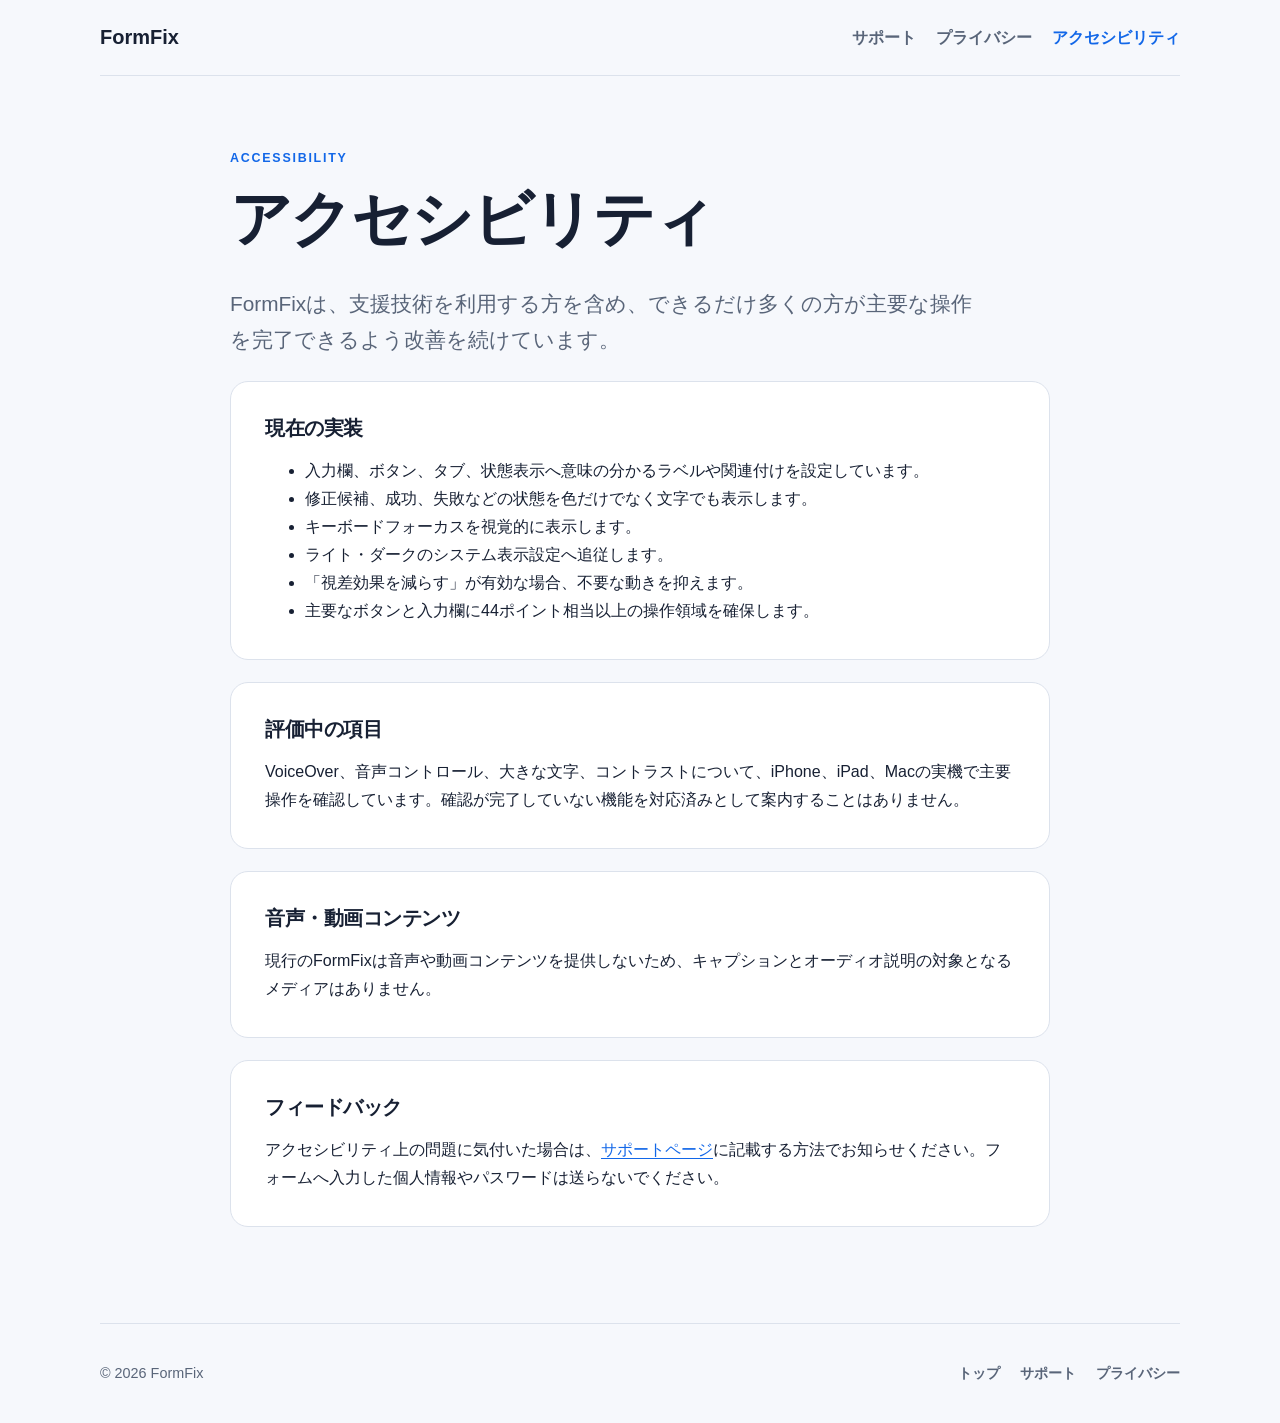
==== accessibility.html @ 759be91c "Publish FormFix support site" ====
<!doctype html>
<html lang="ja">
<head>
  <meta charset="utf-8">
  <meta name="viewport" content="width=device-width, initial-scale=1">
  <meta name="description" content="FormFixのアクセシビリティ対応状況">
  <link rel="stylesheet" href="styles.css">
  <title>アクセシビリティ | FormFix</title>
</head>
<body>
  <header class="site-header">
    <a class="brand" href="index.html">FormFix</a>
    <nav aria-label="主要メニュー">
      <a href="support.html">サポート</a>
      <a href="privacy.html">プライバシー</a>
      <a aria-current="page" href="accessibility.html">アクセシビリティ</a>
    </nav>
  </header>
  <main class="document">
    <p class="eyebrow">Accessibility</p>
    <h1>アクセシビリティ</h1>
    <p class="lead">FormFixは、支援技術を利用する方を含め、できるだけ多くの方が主要な操作を完了できるよう改善を続けています。</p>

    <section>
      <h2>現在の実装</h2>
      <ul>
        <li>入力欄、ボタン、タブ、状態表示へ意味の分かるラベルや関連付けを設定しています。</li>
        <li>修正候補、成功、失敗などの状態を色だけでなく文字でも表示します。</li>
        <li>キーボードフォーカスを視覚的に表示します。</li>
        <li>ライト・ダークのシステム表示設定へ追従します。</li>
        <li>「視差効果を減らす」が有効な場合、不要な動きを抑えます。</li>
        <li>主要なボタンと入力欄に44ポイント相当以上の操作領域を確保します。</li>
      </ul>
    </section>

    <section>
      <h2>評価中の項目</h2>
      <p>VoiceOver、音声コントロール、大きな文字、コントラストについて、iPhone、iPad、Macの実機で主要操作を確認しています。確認が完了していない機能を対応済みとして案内することはありません。</p>
    </section>

    <section>
      <h2>音声・動画コンテンツ</h2>
      <p>現行のFormFixは音声や動画コンテンツを提供しないため、キャプションとオーディオ説明の対象となるメディアはありません。</p>
    </section>

    <section>
      <h2>フィードバック</h2>
      <p>アクセシビリティ上の問題に気付いた場合は、<a href="support.html">サポートページ</a>に記載する方法でお知らせください。フォームへ入力した個人情報やパスワードは送らないでください。</p>
    </section>
  </main>
  <footer>
    <p>© 2026 FormFix</p>
    <div><a href="index.html">トップ</a><a href="support.html">サポート</a><a href="privacy.html">プライバシー</a></div>
  </footer>
</body>
</html>
---- styles.css ----
:root {
  color-scheme: light dark;
  --accent: #1267e8;
  --background: #f6f8fc;
  --card: #ffffff;
  --text: #172033;
  --muted: #596579;
  --line: #dce2ec;
  --warning: #9a3412;
}

* { box-sizing: border-box; }
html { font: 16px/1.75 -apple-system, BlinkMacSystemFont, "Hiragino Sans", "Yu Gothic", sans-serif; }
body { margin: 0; color: var(--text); background: var(--background); }
a { color: var(--accent); text-underline-offset: 0.2em; }
.site-header, footer { display: flex; width: min(1080px, calc(100% - 40px)); margin: 0 auto; align-items: center; justify-content: space-between; gap: 24px; }
.site-header { min-height: 76px; border-bottom: 1px solid var(--line); }
.brand { color: var(--text); font-size: 1.25rem; font-weight: 800; text-decoration: none; }
nav, footer div { display: flex; flex-wrap: wrap; gap: 20px; }
.brand, nav a, footer a, .actions a { display: inline-flex; min-height: 44px; align-items: center; }
nav a, footer a { color: var(--muted); font-weight: 650; text-decoration: none; }
nav a[aria-current="page"] { color: var(--accent); }
main { width: min(1080px, calc(100% - 40px)); margin: 0 auto; }
.hero { padding: clamp(72px, 12vw, 144px) 0 80px; }
.eyebrow { margin: 0 0 12px; color: var(--accent); font-size: 0.78rem; font-weight: 800; letter-spacing: 0.14em; text-transform: uppercase; }
h1, h2 { line-height: 1.25; letter-spacing: -0.025em; }
h1 { max-width: 820px; margin: 0; font-size: clamp(2.3rem, 7vw, 5.2rem); }
.lead { max-width: 760px; margin: 28px 0 0; color: var(--muted); font-size: clamp(1.05rem, 2.4vw, 1.3rem); }
.actions { display: flex; flex-wrap: wrap; align-items: center; gap: 24px; margin-top: 36px; }
.button { min-height: 48px; padding: 10px 20px; border-radius: 12px; color: white; background: var(--accent); font-weight: 750; text-decoration: none; }
.text-link { font-weight: 700; }
.feature-grid { display: grid; grid-template-columns: repeat(3, 1fr); gap: 18px; padding-bottom: 96px; }
.feature-grid article, .document section, .policy-meta { border: 1px solid var(--line); border-radius: 18px; background: var(--card); }
.feature-grid article { padding: 26px; }
.feature-grid h2 { margin: 16px 0 8px; font-size: 1.25rem; }
.feature-grid p { margin: 0; color: var(--muted); }
.feature-number { color: var(--accent); font-size: 0.78rem; font-weight: 800; letter-spacing: 0.12em; }
.document { max-width: 820px; padding: 72px 0 96px; }
.document h1 { font-size: clamp(2.1rem, 6vw, 3.8rem); }
.document section { margin-top: 22px; padding: clamp(22px, 5vw, 34px); }
.document section h2 { margin: 0 0 14px; font-size: 1.25rem; }
.document section p:last-child, .document section ul:last-child, .document section ol:last-child { margin-bottom: 0; }
.note, .warning { padding: 14px 16px; border-radius: 10px; background: color-mix(in srgb, var(--accent) 9%, transparent); }
.warning { color: var(--warning); background: color-mix(in srgb, var(--warning) 9%, transparent); font-weight: 650; }
.policy-meta { display: grid; gap: 8px; margin: 28px 0 0; padding: 18px 22px; }
.policy-meta div { display: grid; grid-template-columns: 110px 1fr; gap: 16px; }
.policy-meta dt { color: var(--muted); }
.policy-meta dd { margin: 0; font-weight: 650; }
.test-fields { display: grid; gap: 22px; }
.test-fields > h2, .test-fields > p { margin: 0; }
.test-fields label { display: grid; gap: 7px; }
.test-fields label span { font-weight: 700; }
.test-fields input { width: 100%; min-height: 50px; padding: 10px 12px; border: 1px solid var(--line); border-radius: 10px; color: var(--text); background: var(--background); font: inherit; }
a:focus-visible, .test-fields input:focus-visible { outline: 3px solid var(--accent); outline-offset: 2px; }
.test-fields small { color: var(--muted); }
footer { min-height: 100px; border-top: 1px solid var(--line); color: var(--muted); font-size: 0.9rem; }

@media (max-width: 720px) {
  .site-header, footer { width: min(100% - 28px, 1080px); }
  main { width: min(100% - 28px, 1080px); }
  .feature-grid { grid-template-columns: 1fr; }
  .site-header { align-items: flex-start; padding: 18px 0; }
  nav { justify-content: flex-end; gap: 12px; }
  .policy-meta div { grid-template-columns: 1fr; gap: 0; }
}

@media (prefers-color-scheme: dark) {
  :root { --accent: #71a7ff; --background: #0d1118; --card: #151b24; --text: #f3f6fb; --muted: #aeb8c8; --line: #2b3545; --warning: #fdba74; }
}
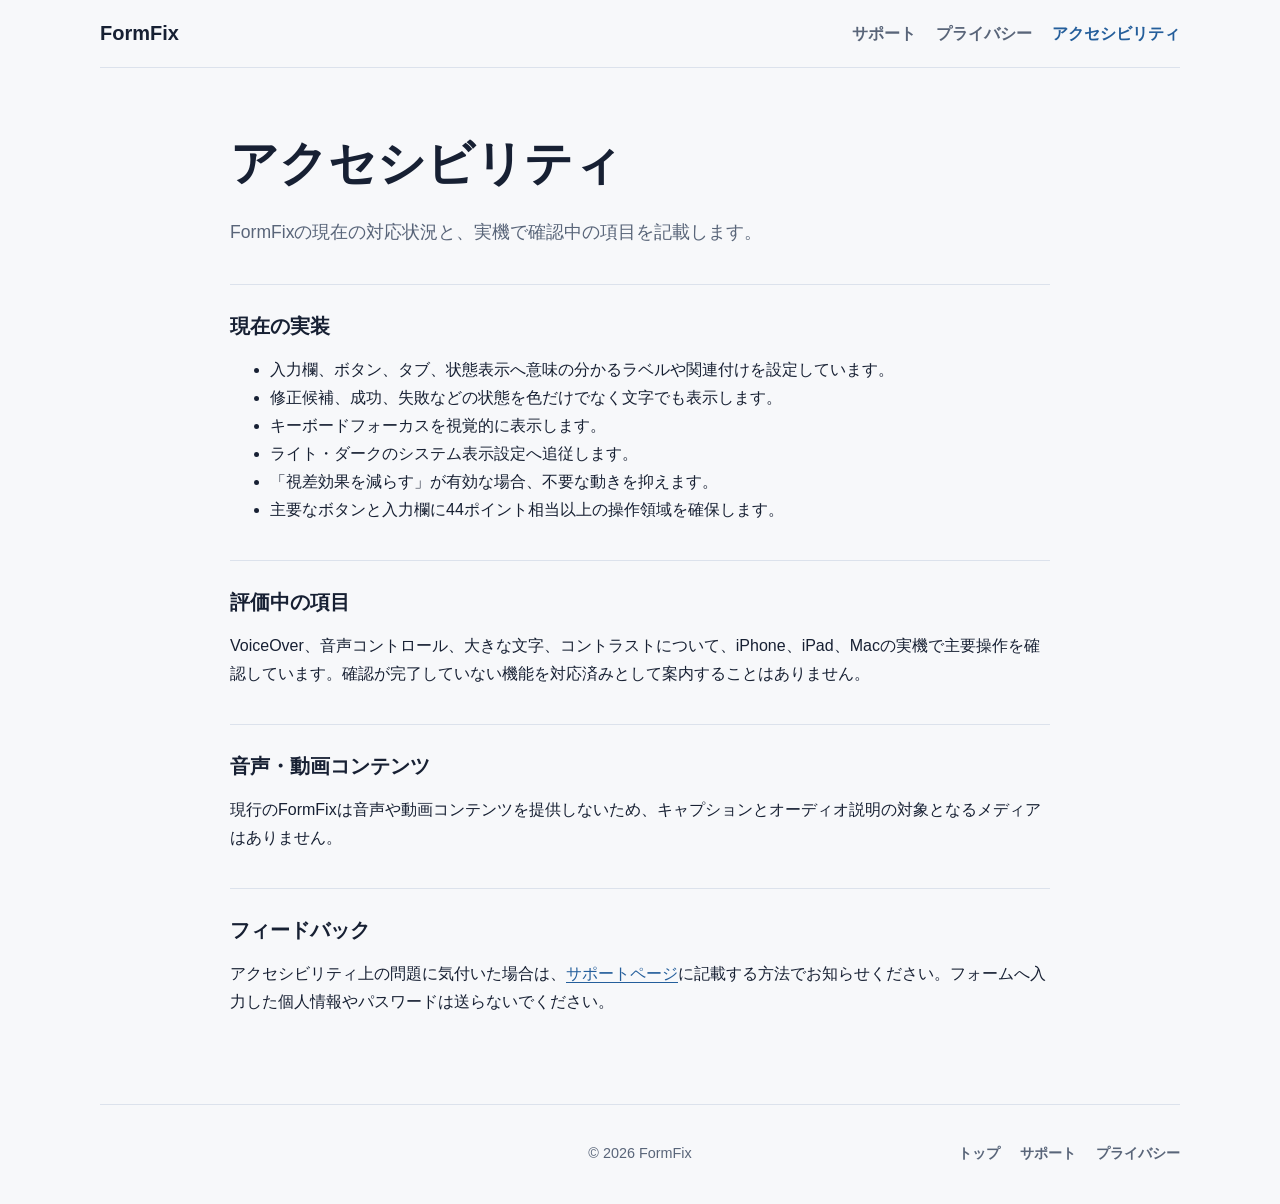
==== commit 688795d7: "Simplify public site design and copy" ====
--- a/accessibility.html
+++ b/accessibility.html
@@ -17,9 +17,8 @@
     </nav>
   </header>
   <main class="document">
-    <p class="eyebrow">Accessibility</p>
     <h1>アクセシビリティ</h1>
-    <p class="lead">FormFixは、支援技術を利用する方を含め、できるだけ多くの方が主要な操作を完了できるよう改善を続けています。</p>
+    <p class="lead">FormFixの現在の対応状況と、実機で確認中の項目を記載します。</p>
 
     <section>
       <h2>現在の実装</h2>
--- a/styles.css
+++ b/styles.css
@@ -1,7 +1,7 @@
 :root {
   color-scheme: light dark;
-  --accent: #1267e8;
-  --background: #f6f8fc;
+  --accent: #245e9b;
+  --background: #f7f8fa;
   --card: #ffffff;
   --text: #172033;
   --muted: #596579;
@@ -14,35 +14,32 @@
 body { margin: 0; color: var(--text); background: var(--background); }
 a { color: var(--accent); text-underline-offset: 0.2em; }
 .site-header, footer { display: flex; width: min(1080px, calc(100% - 40px)); margin: 0 auto; align-items: center; justify-content: space-between; gap: 24px; }
-.site-header { min-height: 76px; border-bottom: 1px solid var(--line); }
+.site-header { min-height: 68px; border-bottom: 1px solid var(--line); }
 .brand { color: var(--text); font-size: 1.25rem; font-weight: 800; text-decoration: none; }
 nav, footer div { display: flex; flex-wrap: wrap; gap: 20px; }
 .brand, nav a, footer a, .actions a { display: inline-flex; min-height: 44px; align-items: center; }
 nav a, footer a { color: var(--muted); font-weight: 650; text-decoration: none; }
 nav a[aria-current="page"] { color: var(--accent); }
 main { width: min(1080px, calc(100% - 40px)); margin: 0 auto; }
-.hero { padding: clamp(72px, 12vw, 144px) 0 80px; }
-.eyebrow { margin: 0 0 12px; color: var(--accent); font-size: 0.78rem; font-weight: 800; letter-spacing: 0.14em; text-transform: uppercase; }
-h1, h2 { line-height: 1.25; letter-spacing: -0.025em; }
-h1 { max-width: 820px; margin: 0; font-size: clamp(2.3rem, 7vw, 5.2rem); }
-.lead { max-width: 760px; margin: 28px 0 0; color: var(--muted); font-size: clamp(1.05rem, 2.4vw, 1.3rem); }
-.actions { display: flex; flex-wrap: wrap; align-items: center; gap: 24px; margin-top: 36px; }
-.button { min-height: 48px; padding: 10px 20px; border-radius: 12px; color: white; background: var(--accent); font-weight: 750; text-decoration: none; }
-.text-link { font-weight: 700; }
-.feature-grid { display: grid; grid-template-columns: repeat(3, 1fr); gap: 18px; padding-bottom: 96px; }
-.feature-grid article, .document section, .policy-meta { border: 1px solid var(--line); border-radius: 18px; background: var(--card); }
-.feature-grid article { padding: 26px; }
-.feature-grid h2 { margin: 16px 0 8px; font-size: 1.25rem; }
-.feature-grid p { margin: 0; color: var(--muted); }
-.feature-number { color: var(--accent); font-size: 0.78rem; font-weight: 800; letter-spacing: 0.12em; }
-.document { max-width: 820px; padding: 72px 0 96px; }
-.document h1 { font-size: clamp(2.1rem, 6vw, 3.8rem); }
-.document section { margin-top: 22px; padding: clamp(22px, 5vw, 34px); }
+h1, h2 { line-height: 1.35; }
+h1 { max-width: 820px; margin: 0; font-size: clamp(2rem, 5vw, 3rem); }
+.lead { max-width: 760px; margin: 20px 0 0; color: var(--muted); font-size: 1.1rem; }
+.button { display: inline-flex; min-height: 46px; align-items: center; padding: 8px 18px; border: 1px solid var(--accent); border-radius: 6px; color: white; background: var(--accent); font-weight: 700; text-decoration: none; }
+.home { max-width: 820px; padding: 64px 0 88px; }
+.home section { padding: 32px 0; border-bottom: 1px solid var(--line); }
+.home section:first-child { padding-top: 0; }
+.home section:last-child { border-bottom: 0; }
+.home h2 { margin: 0 0 14px; font-size: 1.3rem; }
+.home p, .home li { max-width: 760px; }
+.link-list { padding-left: 1.25rem; }
+.document { max-width: 820px; padding: 64px 0 88px; }
+.document h1 { font-size: clamp(2rem, 5vw, 3rem); }
+.document section { margin-top: 36px; padding-top: 28px; border-top: 1px solid var(--line); }
 .document section h2 { margin: 0 0 14px; font-size: 1.25rem; }
 .document section p:last-child, .document section ul:last-child, .document section ol:last-child { margin-bottom: 0; }
-.note, .warning { padding: 14px 16px; border-radius: 10px; background: color-mix(in srgb, var(--accent) 9%, transparent); }
-.warning { color: var(--warning); background: color-mix(in srgb, var(--warning) 9%, transparent); font-weight: 650; }
-.policy-meta { display: grid; gap: 8px; margin: 28px 0 0; padding: 18px 22px; }
+.note, .warning { padding: 12px 14px; border-left: 4px solid var(--accent); background: color-mix(in srgb, var(--accent) 6%, transparent); }
+.warning { border-left-color: var(--warning); color: var(--warning); background: color-mix(in srgb, var(--warning) 6%, transparent); font-weight: 650; }
+.policy-meta { display: grid; gap: 8px; margin: 24px 0 0; padding: 16px 0; border-top: 1px solid var(--line); border-bottom: 1px solid var(--line); }
 .policy-meta div { display: grid; grid-template-columns: 110px 1fr; gap: 16px; }
 .policy-meta dt { color: var(--muted); }
 .policy-meta dd { margin: 0; font-weight: 650; }
@@ -53,17 +50,21 @@
 .test-fields input { width: 100%; min-height: 50px; padding: 10px 12px; border: 1px solid var(--line); border-radius: 10px; color: var(--text); background: var(--background); font: inherit; }
 a:focus-visible, .test-fields input:focus-visible { outline: 3px solid var(--accent); outline-offset: 2px; }
 .test-fields small { color: var(--muted); }
-footer { min-height: 100px; border-top: 1px solid var(--line); color: var(--muted); font-size: 0.9rem; }
+footer { display: grid; grid-template-columns: 1fr auto 1fr; min-height: 100px; border-top: 1px solid var(--line); color: var(--muted); font-size: 0.9rem; }
+footer > p { grid-column: 2; text-align: center; }
+footer > div { grid-column: 3; justify-self: end; }
 
 @media (max-width: 720px) {
   .site-header, footer { width: min(100% - 28px, 1080px); }
   main { width: min(100% - 28px, 1080px); }
-  .feature-grid { grid-template-columns: 1fr; }
   .site-header { align-items: flex-start; padding: 18px 0; }
   nav { justify-content: flex-end; gap: 12px; }
   .policy-meta div { grid-template-columns: 1fr; gap: 0; }
+  footer { grid-template-columns: 1fr; justify-items: center; padding: 18px 0; gap: 8px; }
+  footer > p, footer > div { grid-column: 1; justify-self: center; }
+  footer div { justify-content: center; }
 }
 
 @media (prefers-color-scheme: dark) {
-  :root { --accent: #71a7ff; --background: #0d1118; --card: #151b24; --text: #f3f6fb; --muted: #aeb8c8; --line: #2b3545; --warning: #fdba74; }
+  :root { --accent: #83b7ef; --background: #11151b; --card: #171c23; --text: #f3f6fb; --muted: #aeb8c8; --line: #303846; --warning: #fdba74; }
 }
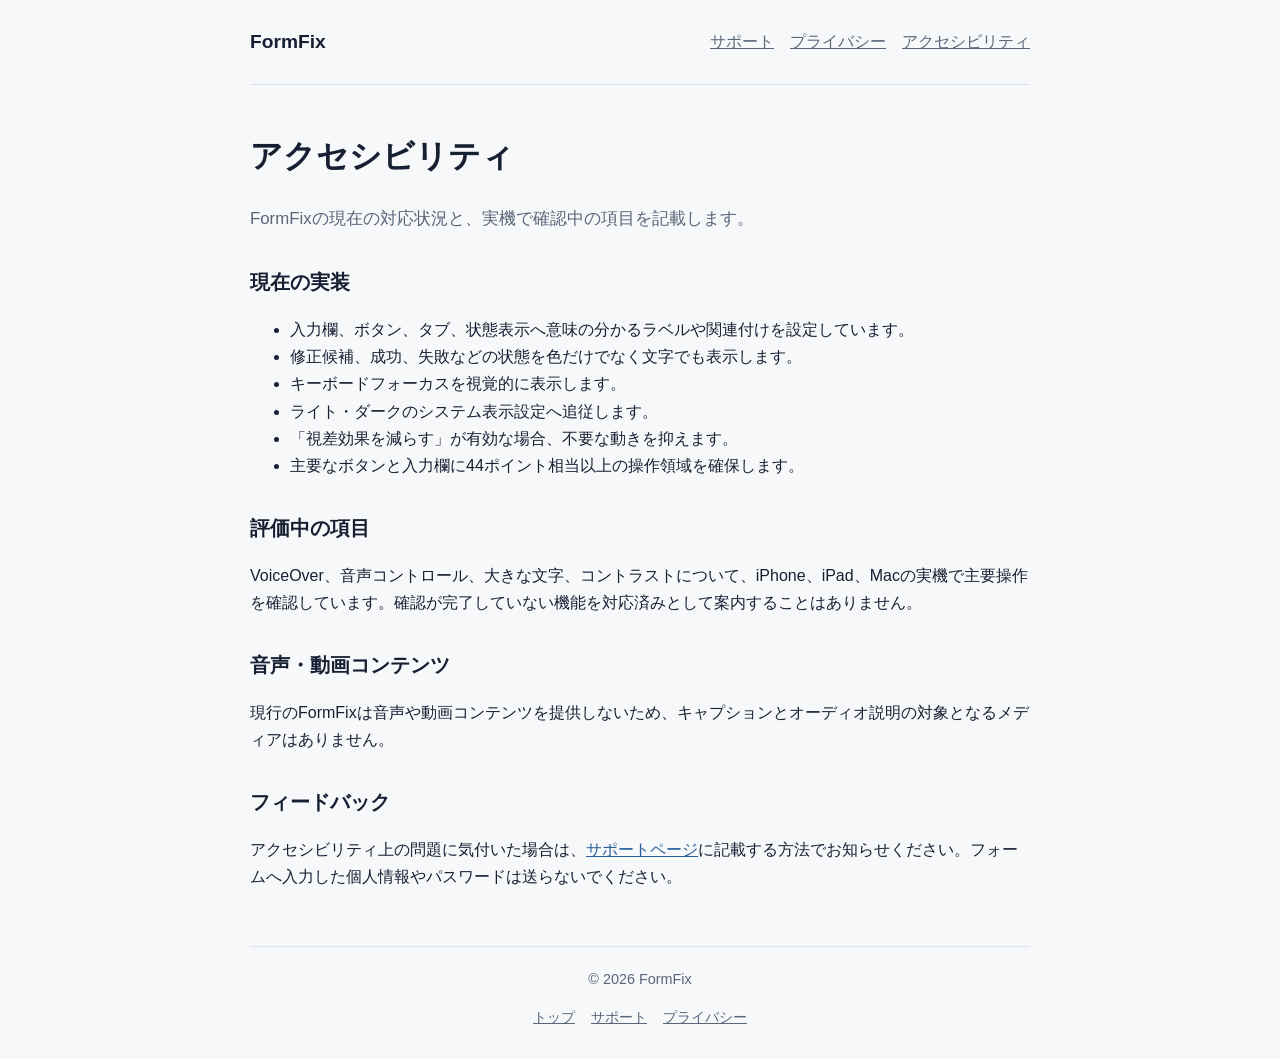
==== commit ea1c5bb2: "Refresh cached site styles" ====
--- a/accessibility.html
+++ b/accessibility.html
@@ -4,7 +4,7 @@
   <meta charset="utf-8">
   <meta name="viewport" content="width=device-width, initial-scale=1">
   <meta name="description" content="FormFixのアクセシビリティ対応状況">
-  <link rel="stylesheet" href="styles.css">
+  <link rel="stylesheet" href="styles.css?v=20260927-2">
   <title>アクセシビリティ | FormFix</title>
 </head>
 <body>
--- a/styles.css
+++ b/styles.css
@@ -2,7 +2,6 @@
   color-scheme: light dark;
   --accent: #245e9b;
   --background: #f7f8fa;
-  --card: #ffffff;
   --text: #172033;
   --muted: #596579;
   --line: #dce2ec;
@@ -10,61 +9,44 @@
 }
 
 * { box-sizing: border-box; }
-html { font: 16px/1.75 -apple-system, BlinkMacSystemFont, "Hiragino Sans", "Yu Gothic", sans-serif; }
-body { margin: 0; color: var(--text); background: var(--background); }
-a { color: var(--accent); text-underline-offset: 0.2em; }
-.site-header, footer { display: flex; width: min(1080px, calc(100% - 40px)); margin: 0 auto; align-items: center; justify-content: space-between; gap: 24px; }
-.site-header { min-height: 68px; border-bottom: 1px solid var(--line); }
-.brand { color: var(--text); font-size: 1.25rem; font-weight: 800; text-decoration: none; }
-nav, footer div { display: flex; flex-wrap: wrap; gap: 20px; }
+html { font: 16px/1.7 -apple-system, BlinkMacSystemFont, "Hiragino Sans", "Yu Gothic", sans-serif; }
+body { max-width: 820px; margin: 0 auto; padding: 0 20px; color: var(--text); background: var(--background); }
+a { color: var(--accent); }
+header, footer { padding: 20px 0; border-color: var(--line); }
+header { display: flex; justify-content: space-between; align-items: center; border-bottom: 1px solid var(--line); }
+nav, footer div { display: flex; flex-wrap: wrap; gap: 16px; }
+.brand { color: var(--text); font-size: 1.2rem; font-weight: 700; text-decoration: none; }
 .brand, nav a, footer a, .actions a { display: inline-flex; min-height: 44px; align-items: center; }
-nav a, footer a { color: var(--muted); font-weight: 650; text-decoration: none; }
-nav a[aria-current="page"] { color: var(--accent); }
-main { width: min(1080px, calc(100% - 40px)); margin: 0 auto; }
-h1, h2 { line-height: 1.35; }
-h1 { max-width: 820px; margin: 0; font-size: clamp(2rem, 5vw, 3rem); }
-.lead { max-width: 760px; margin: 20px 0 0; color: var(--muted); font-size: 1.1rem; }
-.button { display: inline-flex; min-height: 46px; align-items: center; padding: 8px 18px; border: 1px solid var(--accent); border-radius: 6px; color: white; background: var(--accent); font-weight: 700; text-decoration: none; }
-.home { max-width: 820px; padding: 64px 0 88px; }
-.home section { padding: 32px 0; border-bottom: 1px solid var(--line); }
-.home section:first-child { padding-top: 0; }
-.home section:last-child { border-bottom: 0; }
-.home h2 { margin: 0 0 14px; font-size: 1.3rem; }
-.home p, .home li { max-width: 760px; }
-.link-list { padding-left: 1.25rem; }
-.document { max-width: 820px; padding: 64px 0 88px; }
-.document h1 { font-size: clamp(2rem, 5vw, 3rem); }
-.document section { margin-top: 36px; padding-top: 28px; border-top: 1px solid var(--line); }
-.document section h2 { margin: 0 0 14px; font-size: 1.25rem; }
-.document section p:last-child, .document section ul:last-child, .document section ol:last-child { margin-bottom: 0; }
-.note, .warning { padding: 12px 14px; border-left: 4px solid var(--accent); background: color-mix(in srgb, var(--accent) 6%, transparent); }
-.warning { border-left-color: var(--warning); color: var(--warning); background: color-mix(in srgb, var(--warning) 6%, transparent); font-weight: 650; }
-.policy-meta { display: grid; gap: 8px; margin: 24px 0 0; padding: 16px 0; border-top: 1px solid var(--line); border-bottom: 1px solid var(--line); }
-.policy-meta div { display: grid; grid-template-columns: 110px 1fr; gap: 16px; }
-.policy-meta dt { color: var(--muted); }
-.policy-meta dd { margin: 0; font-weight: 650; }
-.test-fields { display: grid; gap: 22px; }
-.test-fields > h2, .test-fields > p { margin: 0; }
-.test-fields label { display: grid; gap: 7px; }
+nav a, footer a { color: var(--muted); }
+main { padding: 44px 0 40px; }
+h1 { margin-top: 0; font-size: 2rem; }
+h2 { margin-top: 2rem; font-size: 1.25rem; }
+.lead { color: var(--muted); font-size: 1.05rem; }
+section { margin-top: 2rem; }
+.intro { margin-top: 0; }
+.policy-meta { display: flex; flex-wrap: wrap; gap: 6px 24px; margin: 36px 0 0; padding-top: 14px; border-top: 1px solid var(--line); color: var(--muted); font-size: 0.8125rem; }
+.policy-meta div { display: flex; gap: 6px; }
+.policy-meta dt::after { content: ":"; }
+.policy-meta dd { margin: 0; }
+.note, .warning { padding-left: 12px; border-left: 3px solid var(--accent); }
+.warning { border-left-color: var(--warning); color: var(--warning); }
+.test-fields { display: grid; gap: 20px; }
+.test-fields label { display: grid; gap: 6px; }
 .test-fields label span { font-weight: 700; }
-.test-fields input { width: 100%; min-height: 50px; padding: 10px 12px; border: 1px solid var(--line); border-radius: 10px; color: var(--text); background: var(--background); font: inherit; }
+.test-fields input { width: 100%; min-height: 44px; padding: 8px; border: 1px solid var(--line); color: var(--text); background: var(--background); font: inherit; }
 a:focus-visible, .test-fields input:focus-visible { outline: 3px solid var(--accent); outline-offset: 2px; }
 .test-fields small { color: var(--muted); }
-footer { display: grid; grid-template-columns: 1fr auto 1fr; min-height: 100px; border-top: 1px solid var(--line); color: var(--muted); font-size: 0.9rem; }
-footer > p { grid-column: 2; text-align: center; }
-footer > div { grid-column: 3; justify-self: end; }
+footer { border-top: 1px solid var(--line); color: var(--muted); font-size: 0.9rem; text-align: center; }
+footer > p { margin: 0; }
+footer > div { justify-content: center; margin-top: 4px; }
 
-@media (max-width: 720px) {
-  .site-header, footer { width: min(100% - 28px, 1080px); }
-  main { width: min(100% - 28px, 1080px); }
-  .site-header { align-items: flex-start; padding: 18px 0; }
-  nav { justify-content: flex-end; gap: 12px; }
-  .policy-meta div { grid-template-columns: 1fr; gap: 0; }
-  footer { grid-template-columns: 1fr; justify-items: center; padding: 18px 0; gap: 8px; }
-  footer > p, footer > div { grid-column: 1; justify-self: center; }
-  footer div { justify-content: center; }
+@media (max-width: 640px) {
+  header { display: block; }
+  nav { margin-top: 8px; }
+  .policy-meta { display: block; }
+  .policy-meta div { margin-top: 4px; }
 }
 
 @media (prefers-color-scheme: dark) {
-  :root { --accent: #83b7ef; --background: #11151b; --card: #171c23; --text: #f3f6fb; --muted: #aeb8c8; --line: #303846; --warning: #fdba74; }
+  :root { --accent: #83b7ef; --background: #11151b; --text: #f3f6fb; --muted: #aeb8c8; --line: #303846; --warning: #fdba74; }
 }
